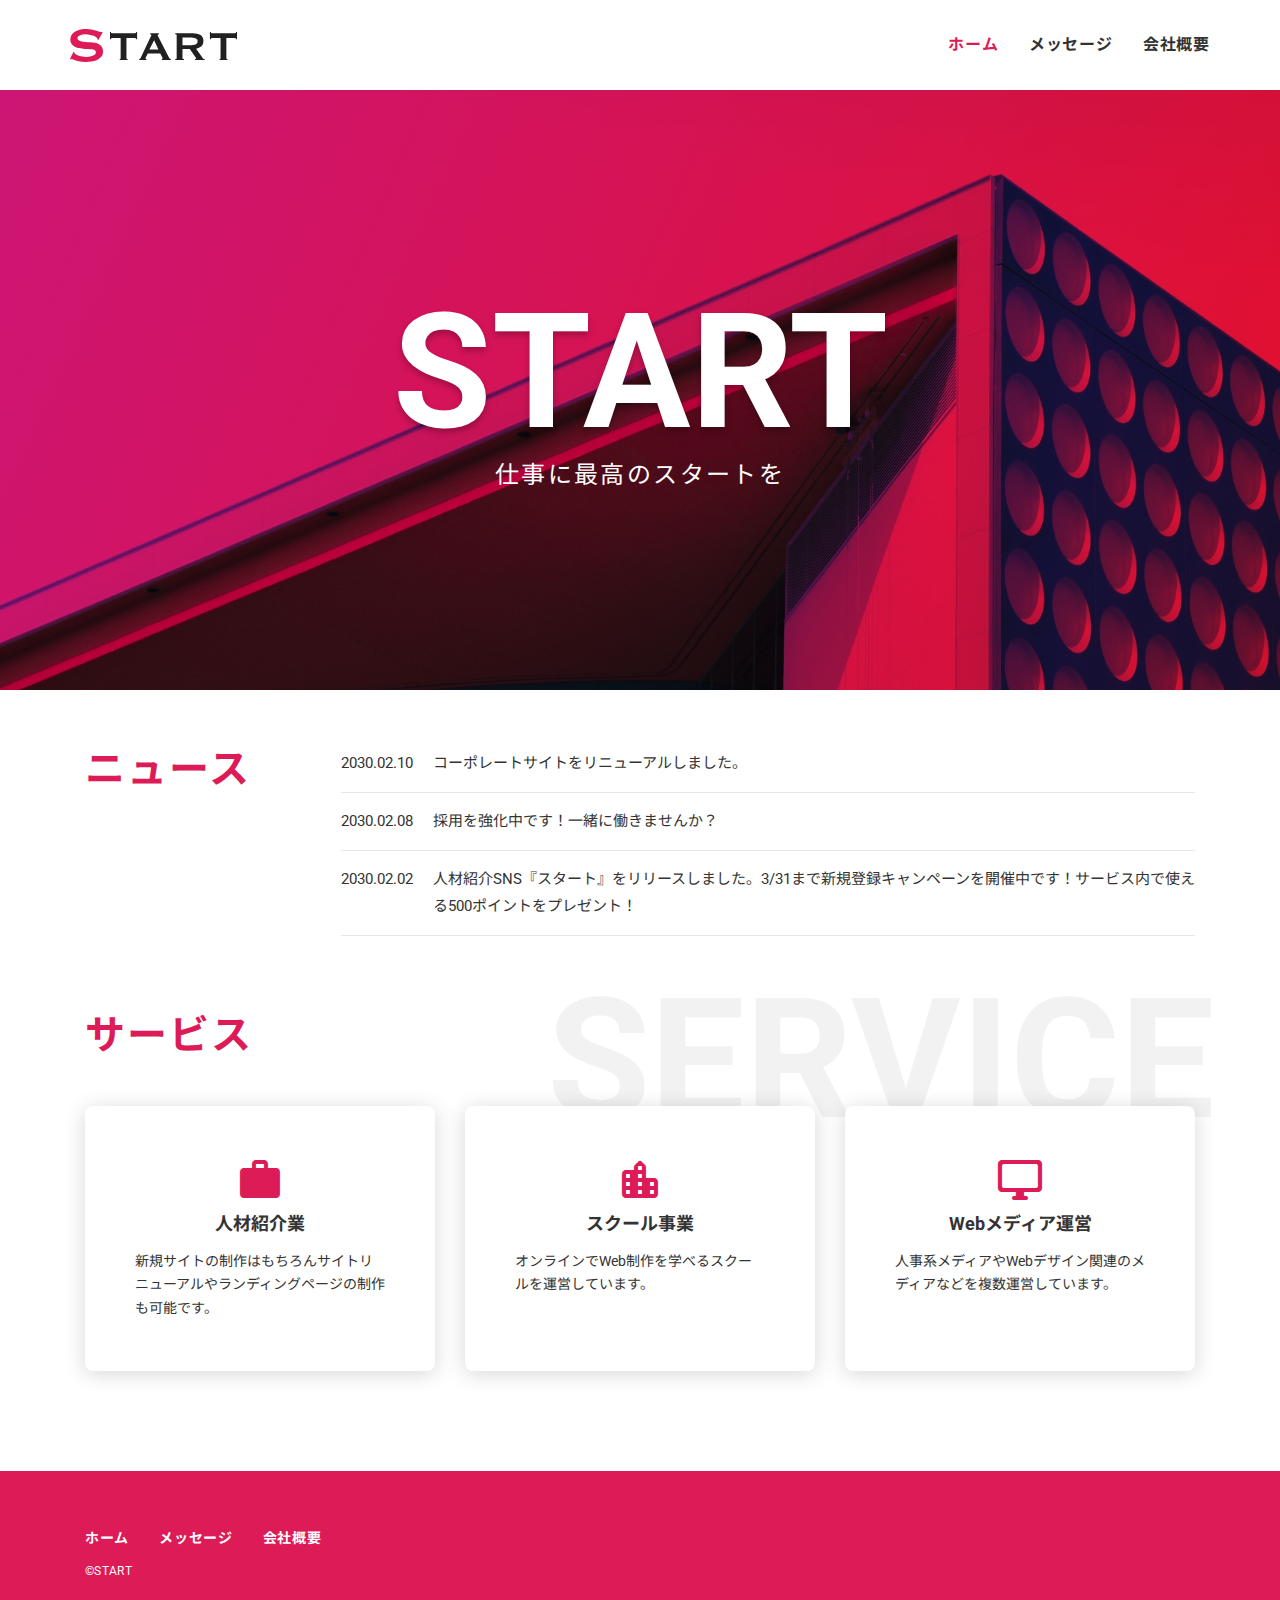
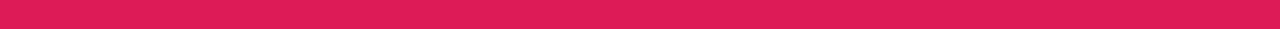
==== index.html @ a7245af1 "画像等のファイルの追加、移動" ====
<!DOCTYPE html>
<html lang="ja">
<head>
  <meta charset="utf-8">
  <meta name="viewport" content="width=device-width,initial-scale=1">
  <meta name="description"
    content="株式会社STARTは、幸せにつながるお仕事を紹介する人材紹介会社です。人材紹介サービス『スタート』や人材紹介SNS『ゴール』を運営し、またWebデザインを学べるスクール『Webの学校』を開講しています。" />
  <title>START</title>
  <link rel="preconnect" href="https://fonts.googleapis.com">
  <link rel="preconnect" href="https://fonts.gstatic.com" crossorigin>
  <link
    href="https://fonts.googleapis.com/css2?family=Noto+Sans+JP:wght@500;700&family=Roboto:wght@400;700&display=swap"
    rel="stylesheet">
  <link href="https://fonts.googleapis.com/icon?family=Material+Icons+Round" rel="stylesheet">
  <link href="css/destyle.css" rel="stylesheet" />
  <link href="style.css" rel="stylesheet" />
  <link rel="icon" type="image/png" href="icon-192x192.png">
  <link rel="apple-touch-icon" type="image/png" href="apple-touch-icon-180x180.png">
  <link rel="icon" href="favicon.ico">
</head>

<body>

  <!-- wrapper-->
  <div class="wrapper">

    <!-- header -->
    <header class="header">
      <div class="header__logo">
        <a href="."><img src="img/logo.svg" alt="START"></a>
      </div>
      <div class="header__nav">
        <nav class="gnav">
          <ul class="gnav__list">
            <li class="gnav__item"><a class="gnav__link gnav__link--active" href=".">ホーム</a></li>
            <li class="gnav__item"><a class="gnav__link" href="message.html">メッセージ</a></li>
            <li class="gnav__item"><a class="gnav__link" href="company.html">会社概要</a></li>
          </ul>
        </nav>
        <button type="button" id="js-btn-menu" class="btn-menu">
          <span class="btn-menu__line"></span>
        </button>
      </div>
    </header>
    <!-- /header -->

    <!-- mv -->
    <div class="mv">
      <div class="mv__titleArea">
        <h2 class="mv__title">START</h2>
        <div class="mv__subtitle">仕事に最高のスタートを</div>
      </div>
    </div>
    <!-- /mv -->

    <!-- content -->
    <main class="content">

      <!-- news -->
      <section class="news">
        <div class="container">
          <div class="news__inner">
            <div class="news__heading">
              <h2 class="heading-primary">ニュース</h2>
            </div>
            <div class="news__body">

              <div class="news-list">
                <ul class="news-list__list">
                  <li class="news-list__item">
                    <a href="#" class="news-list__link">
                      <div class="news-list__date">
                        <time datetime="2020-02-10" class="news__date">2030.02.10</time>
                      </div>
                      <div class="news-list__title">
                        コーポレートサイトをリニューアルしました。
                      </div>
                    </a>
                  </li>
                  <li class="news-list__item">
                    <a href="#" class="news-list__link">
                      <div class="news-list__date">
                        <time datetime="2020-02-08" class="news__date">2030.02.08</time>
                      </div>
                      <div class="news-list__title">
                        採用を強化中です！一緒に働きませんか？
                      </div>
                    </a>
                  </li>
                  <li class="news-list__item">
                    <a href="#" class="news-list__link">
                      <div class="news-list__date">
                        <time datetime="2020-02-02" class="news__date">2030.02.02</time>
                      </div>
                      <div class="news-list__title">
                        人材紹介SNS『スタート』をリリースしました。3/31まで新規登録キャンペーンを開催中です！サービス内で使える500ポイントをプレゼント！
                      </div>
                    </a>
                  </li>
                </ul>
              </div>

            </div>
          </div>
        </div>
      </section>
      <!-- /news -->

      <!-- service -->
      <section class="service">
        <div class="container">
          <div class="service__heading">
            <h2 class="heading-primary">サービス</h2>
          </div>
          <div class="service__body">
            <div class="service-list">
              <div class="service-list__item">
                <figure class="service-list__img-wrapper">
                  <span class="service-list__img material-icons-round">
                    work
                  </span>
                </figure>
                <div class="service-list__body">
                  <div class="service-list__title">人材紹介業</div>
                  <div class="service-list__text">
                    <p>新規サイトの制作はもちろんサイトリニューアルやランディングページの制作も可能です。</p>
                  </div>
                </div>
              </div>
              <div class="service-list__item">
                <figure class="service-list__img-wrapper">
                  <span class="service-list__img material-icons-round">
                    location_city
                  </span>
                </figure>
                <div class="service-list__body">
                  <div class="service-list__title">スクール事業</div>
                  <div class="service-list__text">
                    <p>オンラインでWeb制作を学べるスクールを運営しています。</p>
                  </div>
                </div>
              </div>
              <div class="service-list__item">
                <figure class="service-list__img-wrapper">
                  <span class="service-list__img material-icons-round">
                    desktop_windows
                  </span>
                </figure>
                <div class="service-list__body">
                  <div class="service-list__title">Webメディア運営</div>
                  <div class="service-list__text">
                    <p>人事系メディアやWebデザイン関連のメディアなどを複数運営しています。</p>
                  </div>
                </div>
              </div>
            </div>
          </div>
        </div>
      </section>
      <!-- /service -->

    </main>
    <!-- /content -->

    <!-- footer -->
    <footer class="footer">
      <div class="container">
        <nav class="footer-nav">
          <ul class="footer-nav__list">
            <li class="footer-nav__item"><a class="footer-nav__link" href=".">ホーム</a></li>
            <li class="footer-nav__item"><a class="footer-nav__link" href="message.html">メッセージ</a></li>
            <li class="footer-nav__item"><a class="footer-nav__link" href="company.html">会社概要</a></li>
          </ul>
        </nav>
        <div class="footer__copyright">&copy;START</div>
      </div>
    </footer>
    <!-- /footer -->

  </div>
  <!-- /wrapper -->

  <script src="https://ajax.googleapis.com/ajax/libs/jquery/3.6.0/jquery.min.js"></script>
  <script src="js/script.js"></script>

</body>
</html>
---- css/destyle.css ----
/*! destyle.css v3.0.0 | MIT License | https://github.com/nicolas-cusan/destyle.css */

/* Reset box-model and set borders */
/* ============================================ */

*,
::before,
::after {
  box-sizing: border-box;
  border-width: 0;
  border-style: solid;
}

/* Document */
/* ============================================ */

/**
 * 1. Correct the line height in all browsers.
 * 2. Prevent adjustments of font size after orientation changes in iOS.
 * 3. Remove gray overlay on links for iOS.
 */

html {
  line-height: 1.15; /* 1 */

  -webkit-tap-highlight-color: transparent; /* 3*/
  -webkit-text-size-adjust: 100%; /* 2 */
}

/* Sections */
/* ============================================ */

/**
 * Remove the margin in all browsers.
 */

body {
  margin: 0;
}

/**
 * Render the `main` element consistently in IE.
 */

main {
  display: block;
}

/* Vertical rhythm */
/* ============================================ */

p,
table,
blockquote,
address,
pre,
iframe,
form,
figure,
dl {
  margin: 0;
}

/* Headings */
/* ============================================ */

h1,
h2,
h3,
h4,
h5,
h6 {
  font-size: inherit;
  font-weight: inherit;
  margin: 0;
}

/* Lists (enumeration) */
/* ============================================ */

ul,
ol {
  margin: 0;
  padding: 0;
  list-style: none;
}

/* Lists (definition) */
/* ============================================ */

dt {
  font-weight: bold;
}

dd {
  margin-left: 0;
}

/* Grouping content */
/* ============================================ */

/**
 * 1. Add the correct box sizing in Firefox.
 * 2. Show the overflow in Edge and IE.
 */

hr {
  clear: both;
  overflow: visible; /* 2 */
  box-sizing: content-box; /* 1 */
  height: 0; /* 1 */
  margin: 0;
  color: inherit;
  border-top-width: 1px;
}

/**
 * 1. Correct the inheritance and scaling of font size in all browsers.
 * 2. Correct the odd `em` font sizing in all browsers.
 */

pre {
  font-family: monospace, monospace; /* 1 */
  font-size: inherit; /* 2 */
}

address {
  font-style: inherit;
}

/* Text-level semantics */
/* ============================================ */

/**
 * Remove the gray background on active links in IE 10.
 */

a {
  text-decoration: none;
  color: inherit;
  background-color: transparent;
}

/**
 * 1. Remove the bottom border in Chrome 57-
 * 2. Add the correct text decoration in Chrome, Edge, IE, Opera, and Safari.
 */

abbr[title] {
  text-decoration: underline dotted; /* 2 */
}

/**
 * Add the correct font weight in Chrome, Edge, and Safari.
 */

b,
strong {
  font-weight: bolder;
}

/**
 * 1. Correct the inheritance and scaling of font size in all browsers.
 * 2. Correct the odd `em` font sizing in all browsers.
 */

code,
kbd,
samp {
  font-family: monospace, monospace; /* 1 */
  font-size: inherit; /* 2 */
}

/**
 * Add the correct font size in all browsers.
 */

small {
  font-size: 80%;
}

/**
 * Prevent `sub` and `sup` elements from affecting the line height in
 * all browsers.
 */

sub,
sup {
  position: relative;
  font-size: 75%;
  line-height: 0;
  vertical-align: baseline;
}

sub {
  bottom: -.25em;
}

sup {
  top: -.5em;
}

/* Replaced content */
/* ============================================ */

/**
 * Prevent vertical alignment issues.
 */

svg,
img,
embed,
object,
iframe {
  vertical-align: bottom;
}

/* Forms */
/* ============================================ */

/**
 * Reset form fields to make them styleable.
 * 1. Make form elements stylable across systems iOS especially.
 * 2. Inherit text-transform from parent.
 */

button,
input,
optgroup,
select,
textarea {
  font: inherit;
  margin: 0;
  padding: 0;
  text-align: inherit;
  vertical-align: middle;
  text-transform: inherit; /* 2 */
  color: inherit;
  border-radius: 0;
  background: transparent;

  -webkit-appearance: none; /* 1 */
  appearance: none;
}

/**
 * Reset radio and checkbox appearance to preserve their look in iOS.
 */

[type="checkbox"] {
  -webkit-appearance: checkbox;
  appearance: checkbox;
}

[type="radio"] {
  -webkit-appearance: radio;
  appearance: radio;
}

/**
 * Correct cursors for clickable elements.
 */

button,
[type="button"],
[type="reset"],
[type="submit"] {
  cursor: pointer;
}

button:disabled,
[type="button"]:disabled,
[type="reset"]:disabled,
[type="submit"]:disabled {
  cursor: default;
}

/**
 * Improve outlines for Firefox and unify style with input elements & buttons.
 */

:-moz-focusring {
  outline: auto;
}

select:disabled {
  opacity: inherit;
}

/**
 * Remove padding
 */

option {
  padding: 0;
}

/**
 * Reset to invisible
 */

fieldset {
  min-width: 0;
  margin: 0;
  padding: 0;
}

legend {
  padding: 0;
}

/**
 * Add the correct vertical alignment in Chrome, Firefox, and Opera.
 */

progress {
  vertical-align: baseline;
}

/**
 * Remove the default vertical scrollbar in IE 10+.
 */

textarea {
  overflow: auto;
}

/**
 * Correct the cursor style of increment and decrement buttons in Chrome.
 */

[type="number"]::-webkit-inner-spin-button,
[type="number"]::-webkit-outer-spin-button {
  height: auto;
}

/**
 * 1. Correct the outline style in Safari.
 */

[type="search"] {
  outline-offset: -2px; /* 1 */
}

/**
 * Remove the inner padding in Chrome and Safari on macOS.
 */

[type="search"]::-webkit-search-decoration {
  -webkit-appearance: none;
}

/**
 * 1. Correct the inability to style clickable types in iOS and Safari.
 * 2. Fix font inheritance.
 */

::-webkit-file-upload-button {
  font: inherit; /* 2 */

  -webkit-appearance: button; /* 1 */
}

/**
 * Clickable labels
 */

label[for] {
  cursor: pointer;
}

/* Interactive */
/* ============================================ */

/*
 * Add the correct display in Edge, IE 10+, and Firefox.
 */

details {
  display: block;
}

/*
 * Add the correct display in all browsers.
 */

summary {
  display: list-item;
}

/*
 * Remove outline for editable content.
 */

[contenteditable]:focus {
  outline: auto;
}

/* Tables */
/* ============================================ */

/**
1. Correct table border color inheritance in all Chrome and Safari.
*/

table {
  border-color: inherit; /* 1 */
}

caption {
  text-align: left;
}

td,
th {
  padding: 0;
  vertical-align: top;
}

th {
  font-weight: bold;
  text-align: left;
}
---- style.css ----
@charset "UTF-8";

:root {
  --link-color: #349bf4;
  --main-color: #dd1b57;
  --text-color: #333;
}

/*--------------------------------
 全体
---------------------------------*/
body {
  font-family: "Roboto", "Noto Sans JP", Arial, "Hiragino Kaku Gothic ProN",
    "Hiragino Sans", Meiryo, sans-serif;
  font-size: 16px;
  color: var(--text-color);
}

a {
  color: var(--link-color);
  text-decoration: underline;
}

img {
  max-width: 100%;
  height: auto;
  vertical-align: bottom;
}

/*--------------------------------
 レイアウト
---------------------------------*/
.wrapper {
  overflow-x: hidden;
}

.container {
  max-width: 1170px;
  margin: 0 auto;
  padding: 0 30px;
}

.content {
  display: grid;
  padding: 60px 0 100px;
  row-gap: 80px;
}

/*--------------------------------
 見出し
---------------------------------*/
.heading-primary {
  font-size: 40px;
  font-weight: bold;
  line-height: 1;
  letter-spacing: 0.05em;
  color: var(--main-color);
}

/*--------------------------------
 テーブル
---------------------------------*/
.table-type01 {
  width: 100%;
  font-size: 15px;
  border-collapse: collapse;
  border-spacing: 0;
}

.table-type01 tr {
  border-bottom: solid 1px #ddd;
}

.table-type01 th,
.table-type01 td {
  text-align: left;
  padding: 30px;
}

.table-type01 th {
  width: 20%;
}

.table-type01 p:not(:last-child) {
  margin-bottom: 10px;
}

.table-type01 ul {
  margin-left: 20px;
}

/*--------------------------------
ヘッダー
---------------------------------*/
.header {
  display: flex;
  align-items: center;
  justify-content: space-between;
  height: 90px;
  padding: 30px 70px;
}

.header__logo {
  line-height: 1;
}

/*--------------------------------
 グローバルナビ
---------------------------------*/
.gnav__list {
  display: flex;
  position: relative;
  align-items: center;
  justify-content: center;
  column-gap: 30px;
}

.gnav__item {
  font-size: 16px;
  font-weight: bold;
  line-height: 1;
  letter-spacing: 0.05em;
}

.gnav__link {
  color: var(--text-color);
  text-decoration: none;
}

.gnav__link:hover {
  color: var(--main-color);
}

.gnav__link--active {
  color: var(--main-color);
}

.btn-menu {
  display: none;
}

/*--------------------------------
 メインビジュアル
---------------------------------*/
.mv {
  display: flex;
  align-items: center;
  justify-content: center;
  height: 600px;
  background-image: url(img/pc_mv.jpg);
  background-repeat: no-repeat;
  background-position: center center;
  background-size: cover;
}

.mv__titleArea {
  color: #fff;
  text-align: center;
}

.mv__title {
  font-size: 160px;
  font-weight: bold;
  line-height: 1;
  text-shadow: 0 4px 6px rgb(0 0 0 / 25%);
  margin-bottom: 10px;
}

.mv__subtitle {
  font-size: 24px;
  line-height: 1;
  letter-spacing: 0.1em;
}

/*--------------------------------
 ニュース
---------------------------------*/
.news__inner {
  display: flex;
  column-gap: 90px;
}

.news__body {
  flex: 1;
}

.news-list__link {
  display: flex;
  color: var(--text-color);
  text-decoration: none;
}

.news-list__link:hover {
  color: var(--main-color);
}

.news-list__item {
  font-size: 15px;
  line-height: 1.8;
  margin-bottom: 15px;
  padding-bottom: 15px;
  border-bottom: 1px solid #e8e8e8;
}

.news-list__item:last-child {
  margin-bottom: 0;
}

.news-list__title {
  font-size: 15px;
  line-height: 1.8;
}

.news-list__date {
  margin-right: 20px;
}

/*--------------------------------
サービス
---------------------------------*/
.service__heading {
  position: relative;
  margin-bottom: 50px;
}

.service__heading::before {
  display: block;
  content: "SERVICE";
  position: absolute;
  top: -40px;
  right: -20px;
  z-index: -1;
  font-size: 168px;
  font-weight: bold;
  line-height: 1;
  color: #f2f2f2;
}

.service-list {
  display: grid;
  column-gap: 30px;
  grid-template-columns: repeat(3, 1fr);
}

.service-list__item {
  padding: 50px;
  border-radius: 8px;
  background-color: #fff;
  box-shadow: 0 3px 21px rgba(0, 0, 0, 0.16);
}

.service-list__img-wrapper {
  text-align: center;
  margin-bottom: 10px;
}

.service-list__img {
  font-size: 48px;
  color: var(--main-color);
  vertical-align: bottom;
}

.service-list__title {
  font-size: 18px;
  font-weight: bold;
  text-align: center;
}

.service-list__text {
  font-size: 14px;
  line-height: 1.7;
  margin-top: 15px;
}

/*--------------------------------
 下層ページ：ヘッダー
---------------------------------*/
.page-header {
  display: flex;
  align-items: center;
  justify-content: center;
  height: 190px;
  background-image: url(img/pc_header.jpg);
  background-repeat: no-repeat;
  background-position: center center;
  background-size: cover;
}

.page-header__titleArea {
  color: #fff;
  text-align: center;
}

.page-header__title {
  font-size: 40px;
  font-weight: bold;
  line-height: 1;
  letter-spacing: 0.1em;
}

/*--------------------------------
 下層ページ：メッセージ
---------------------------------*/
.message {
  max-width: 850px;
  margin: 0 auto;
}

.message__title {
  font-size: 40px;
  font-weight: bold;
  line-height: 1.5;
  letter-spacing: 0.05em;
  color: var(--main-color);
  text-align: center;
  margin-bottom: 20px;
}

.message__subtitle {
  font-size: 18px;
  line-height: 1.6;
  letter-spacing: 0.05em;
  text-align: center;
  margin-bottom: 40px;
}

.ceo-message__img-wrapper {
  width: 100px;
  margin: 0 25px 15px 0;
  float: left;
}

.ceo-message__img {
  border-radius: 50%;
}

.ceo-message__text {
  line-height: 1.6;
  letter-spacing: 0.05em;
}

.ceo-message__text a {
  color: var(--link-color);
}

/*--------------------------------
 下層ページ：会社概要
---------------------------------*/
.company-info__table {
  margin-bottom: 50px;
}

.company-info__map iframe {
  height: 400px;
}

.company-info__map-link {
  font-size: 14px;
  text-align: right;
  margin-top: 20px;
}

/*--------------------------------
 フッター
---------------------------------*/
.footer {
  color: #fff;
  padding: 60px 20px 50px;
  background-color: var(--main-color);
}

.footer-nav {
  margin-bottom: 20px;
}

.footer-nav__list {
  display: flex;
  column-gap: 30px;
}

.footer-nav__item {
  font-size: 14px;
  font-weight: bold;
  line-height: 1;
  letter-spacing: 0.05em;
}

.footer-nav__link {
  color: var(--text-color);
  color: #fff;
  text-decoration: none;
}

.footer__copyright {
  font-size: 12px;
  letter-spacing: 0.03em;
}

/*media Queries 767
----------------------------------------------------*/
@media screen and (max-width: 767px) {
  body {
    font-size: 15px;
  }

  .heading-primary {
    font-size: 32px;
  }

  /* レイアウト */
  .container {
    padding: 0 20px;
  }

  .content {
    padding: 40px 0 60px;
    row-gap: 50px;
  }

  .table-type01 {
    font-size: 14px;
    line-height: 1.5;
  }

  .table-type01 th,
  .table-type01 td {
    padding: 20px 0;
  }

  .table-type01 th {
    width: 100px;
  }

  /* ヘッダー */
  .header {
    position: relative;
    height: 60px;
    padding: 20px;
  }

  .header__logo {
    width: 107px;
  }

  .gnav {
    display: none;
    position: fixed;
    top: 0;
    right: 0;
    z-index: 10;
    width: 180px;
    height: 100%;
    background-color: var(--main-color);
    box-shadow: -10px 0 35px -20px rgb(0 0 0 / 25%);
  }

  .gnav__list {
    display: flex;
    flex-direction: column;
    align-items: flex-start;
    width: 180px;
    padding: 90px 20px 20px 50px;
    row-gap: 25px;
  }

  .gnav__link {
    color: #fff;
  }

  .gnav__link:hover {
    color: #fff;
  }

  .gnav__link--active {
    opacity: 0.6;
  }

  .btn-menu {
    display: flex;
    position: absolute;
    top: 0;
    right: 0;
    z-index: 100;
    align-items: center;
    justify-content: center;
    width: 60px;
    height: 60px;
    text-align: center;
    padding: 21px 16px;
    border: none;
    outline: none;
    background: none;
    background-color: var(--main-color);
    cursor: pointer;
    appearance: none;
  }

  .btn-menu__line {
    display: block;
    position: relative;
    left: 0;
    width: 100%;
    height: 2px;
    transition: all 0.4s;
    border-radius: 4px;
    background-color: #fff;
  }

  .btn-menu__line::before,
  .btn-menu__line::after {
    display: block;
    content: "";
    position: absolute;
    width: 100%;
    height: 100%;
    transition: inherit;
    border-radius: 4px;
    background-color: #fff;
  }

  .btn-menu__line::before {
    top: -8px;
  }

  .btn-menu__line::after {
    top: 8px;
  }

  .btn-menu.active .btn-menu__line {
    background-color: transparent;
  }

  .btn-menu.active .btn-menu__line::before,
  .btn-menu.active .btn-menu__line::after {
    top: 0;
    background-color: #fff;
  }

  .btn-menu.active .btn-menu__line::before {
    transform: rotate(45deg);
  }

  .btn-menu.active .btn-menu__line::after {
    transform: rotate(-45deg);
  }

  /* メインビジュアル */
  .mv {
    height: 460px;
    background-image: url(img/sp_mv.jpg);
  }

  .mv__title {
    font-size: 80px;
  }

  .mv__subtitle {
    font-size: 20px;
  }

  /* ニュース */
  .news__heading {
    margin-bottom: 20px;
  }

  .news__inner {
    display: block;
  }

  .news-list__link {
    flex-direction: column;
  }

  .news-list__item {
    font-size: 15px;
    line-height: 1.8;
  }

  .news-list__item:last-child {
    margin-bottom: 0;
  }

  .news-list__title {
    line-height: 1.6;
  }

  .news-list__date {
    margin-right: 0;
  }

  /* サービス */
  .service__heading {
    margin-bottom: 20px;
  }

  .service__heading::before {
    top: -2px;
    right: -30px;
    font-size: 70px;
  }

  .service-list {
    row-gap: 20px;
    grid-template-columns: 1fr;
  }

  .service-list__item {
    padding: 40px 30px;
  }

  .service-list__img-wrapper {
    margin-bottom: 5px;
  }

  .service-list__img {
    font-size: 60px;
  }

  .service-list__title {
    font-size: 16px;
  }

  .service-list__text {
    margin-top: 10px;
  }

  /* 下層ページ：ヘッダー */
  .page-header {
    height: 160px;
    background-image: url(img/sp_header.jpg);
  }

  .page-header__title {
    font-size: 28px;
  }

  /* 下層ページ：メッセージ */
  .message__title {
    font-size: 24px;
    margin-bottom: 15px;
  }

  .message__subtitle {
    font-size: 15px;
    margin-bottom: 30px;
  }

  .ceo-message__img-wrapper {
    margin: 0 15px 10px 0;
  }

  .office-img {
    height: 260px;
    object-fit: cover;
  }

  /* 下層ページ：会社概要 */
  .company-info__map iframe {
    height: 300px;
  }

  .company-info__map-link {
    font-size: 12px;
    margin-top: 15px;
  }

  /* フッター */
  .footer {
    padding: 40px 0 30px;
  }

  .footer-nav__list {
    column-gap: 25px;
  }

  .footer-nav__item {
    font-size: 12px;
  }

  .footer-copyright {
    font-size: 10px;
  }
}
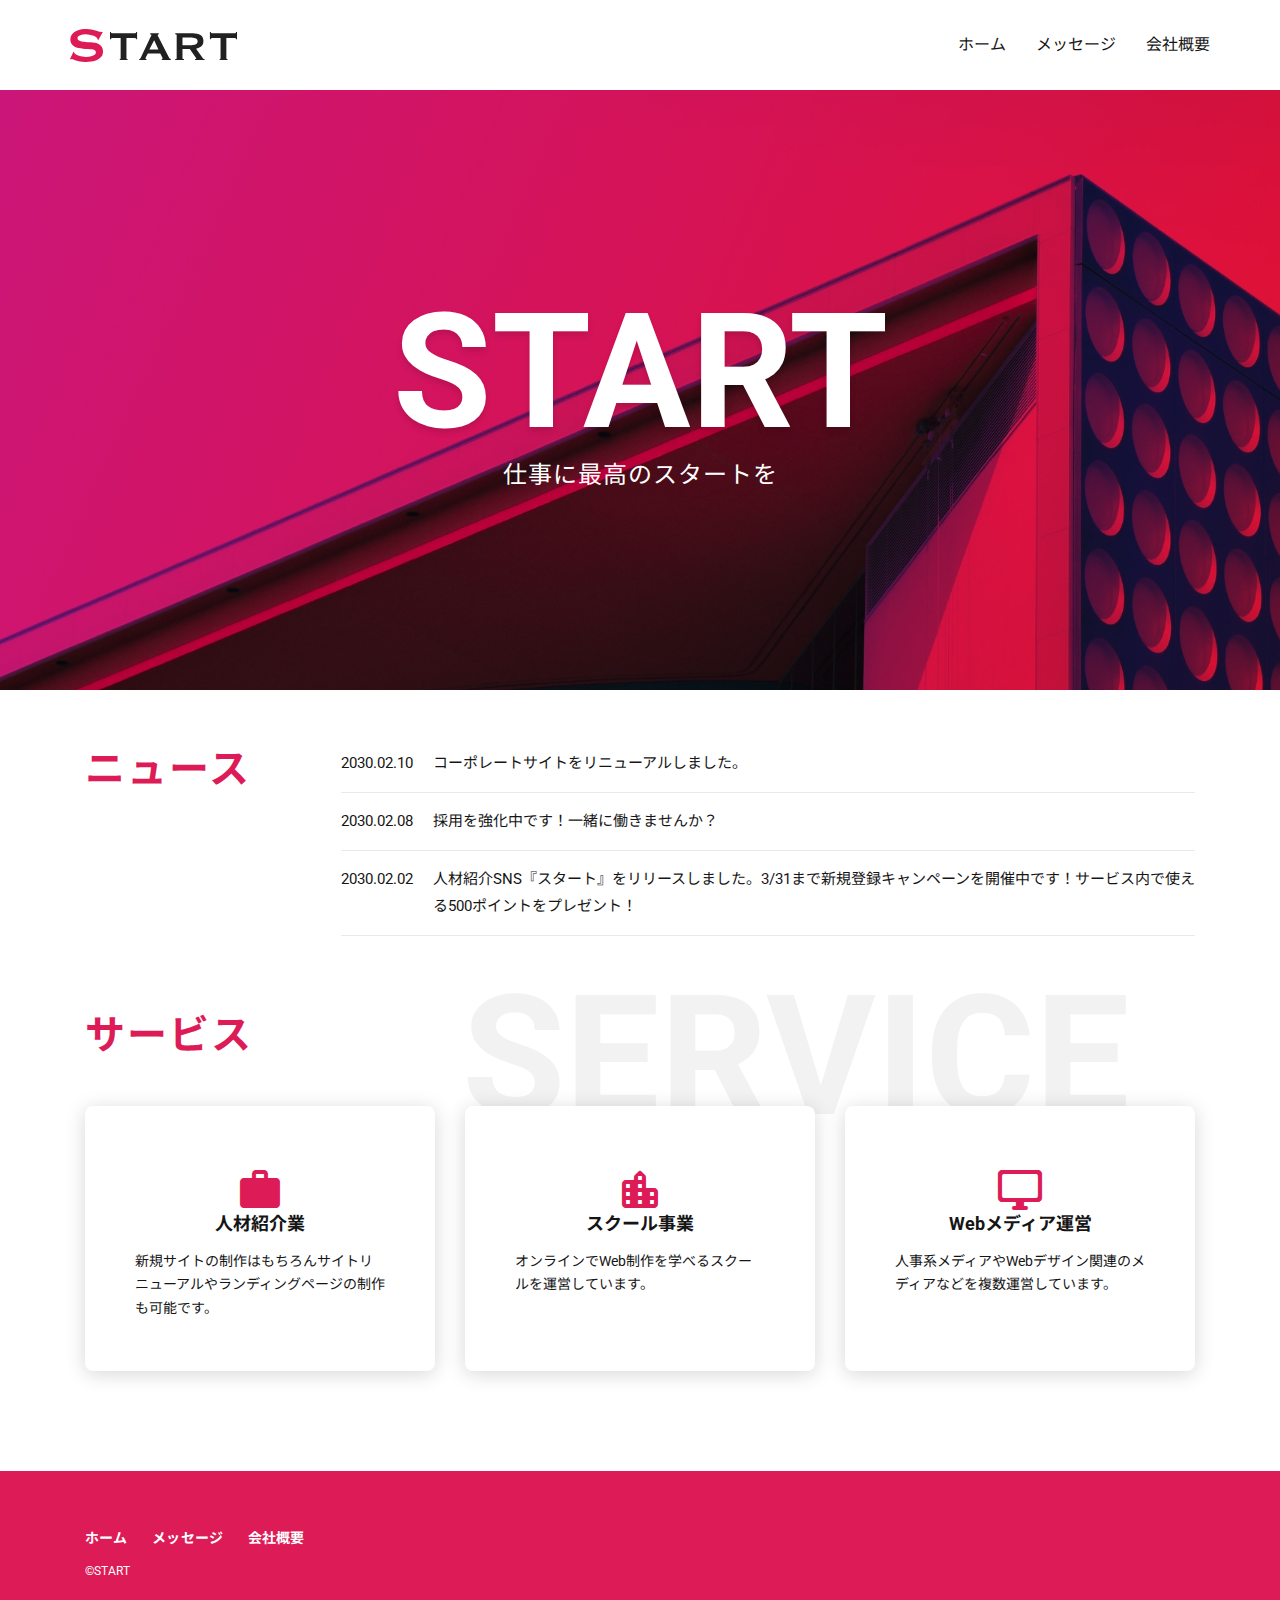
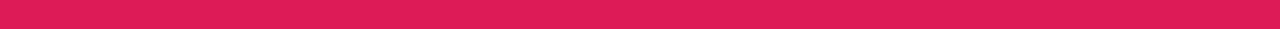
==== commit b188e6a8: "Netlifyテスト３" ====
--- a/index.html
+++ b/index.html
@@ -1,187 +1,168 @@
 <!DOCTYPE html>
 <html lang="ja">
 <head>
-  <meta charset="utf-8">
-  <meta name="viewport" content="width=device-width,initial-scale=1">
-  <meta name="description"
-    content="株式会社STARTは、幸せにつながるお仕事を紹介する人材紹介会社です。人材紹介サービス『スタート』や人材紹介SNS『ゴール』を運営し、またWebデザインを学べるスクール『Webの学校』を開講しています。" />
-  <title>START</title>
-  <link rel="preconnect" href="https://fonts.googleapis.com">
-  <link rel="preconnect" href="https://fonts.gstatic.com" crossorigin>
-  <link
-    href="https://fonts.googleapis.com/css2?family=Noto+Sans+JP:wght@500;700&family=Roboto:wght@400;700&display=swap"
-    rel="stylesheet">
-  <link href="https://fonts.googleapis.com/icon?family=Material+Icons+Round" rel="stylesheet">
-  <link href="css/destyle.css" rel="stylesheet" />
-  <link href="style.css" rel="stylesheet" />
-  <link rel="icon" type="image/png" href="icon-192x192.png">
-  <link rel="apple-touch-icon" type="image/png" href="apple-touch-icon-180x180.png">
-  <link rel="icon" href="favicon.ico">
+    <meta charset="utf-8">
+    <meta name="viewport" content="width=device-width,initial-scale=1">
+    <meta name="description"
+        content="株式会社STARTは、幸せにつながるお仕事を紹介する人材紹介会社です。人材紹介サービス『スタート』や人材紹介SNS『ゴール』を運営し、またWebデザインを学べるスクール『Webの学校』を開講しています。" />
+    <title>START</title>
+    <link rel="preconnect" href="https://fonts.googleapis.com">
+    <link rel="preconnect" href="https://fonts.gstatic.com" crossorigin>
+    <link
+        href="https://fonts.googleapis.com/css2?family=Noto+Sans+JP:wght@500;700&family=Roboto:wght@400;700&display=swap"
+        rel="stylesheet">
+    <link href="https://fonts.googleapis.com/icon?family=Material+Icons+Round" rel="stylesheet">
+    <link href="css/destyle.css" rel="stylesheet" />
+    <link href="start2.css" rel="stylesheet" />
+    <link rel="icon" type="image/png" href="icon-192x192.png">
+    <link rel="apple-touch-icon" type="image/png" href="apple-touch-icon-180x180.png">
+    <link rel="icon" href="favicon.ico">
 </head>
 
 <body>
+<!-- ヘッダー -->
+    <header>
+        <div class="header-logo">
+            <a href=".">
+            <img src="img/logo.svg" alt="start">
+            </a>
+        </div>
+        <div class="header-nav">
+            <nav class="gnav">
+                <ul class="gnav-list">
+                    <li class="gnav-item"><a class="header-item gnav-home" href=".">ホーム</a></li>
+                    <li class="gnav-item"><a class="header-item" href="sample/message.html">メッセージ</a></li>
+                    <li class="gnav-item"><a class="header-item" href="sample/company.html">会社概要</a></li>
+                </ul>
+            </nav>
+        </div>
+    </header>
+<!-- ヘッダー -->
 
-  <!-- wrapper-->
-  <div class="wrapper">
+<!-- メインビジュアル -->
+    <main>
+        <div class="main-visual">
+            <h1 class="main-visual-title">START</h1>
+            <div class="main-visual-subtitle">仕事に最高のスタートを</div>
+        </div>
+<!-- メインビジュアル -->
 
-    <!-- header -->
-    <header class="header">
-      <div class="header__logo">
-        <a href="."><img src="img/logo.svg" alt="START"></a>
-      </div>
-      <div class="header__nav">
-        <nav class="gnav">
-          <ul class="gnav__list">
-            <li class="gnav__item"><a class="gnav__link gnav__link--active" href=".">ホーム</a></li>
-            <li class="gnav__item"><a class="gnav__link" href="message.html">メッセージ</a></li>
-            <li class="gnav__item"><a class="gnav__link" href="company.html">会社概要</a></li>
-          </ul>
-        </nav>
-        <button type="button" id="js-btn-menu" class="btn-menu">
-          <span class="btn-menu__line"></span>
-        </button>
-      </div>
-    </header>
-    <!-- /header -->
+        <div class="content">
 
-    <!-- mv -->
-    <div class="mv">
-      <div class="mv__titleArea">
-        <h2 class="mv__title">START</h2>
-        <div class="mv__subtitle">仕事に最高のスタートを</div>
-      </div>
-    </div>
-    <!-- /mv -->
+<!-- ニュース -->
+            <section class="news">
+                <div class="container">
+                    <div class="news-inner">
+                        <div class="news-heading">
+                            <h2 class="heading-title">ニュース</h2>
+                        </div>
+                        <div class="news-body">
+                            <ul class="news-list">
+                                <li class="news-item">
+                                    <a href="#" class="news-list-link">
+                                        <div class="news-list-date">
+                                        <time datetime="2030-02-10" class="news-date">2030.02.10</time>
+                                        </div>
+                                        <div class="news-list-title">
+                                        コーポレートサイトをリニューアルしました。
+                                        </div>
+                                    </a>
+                                </li>
+                                <li class="news-item">
+                                    <a href="#" class="news-list-link">
+                                        <div class="news-list-date">
+                                        <time datetime="2030-02-08" class="news-date">2030.02.08</time>
+                                        </div>
+                                        <div class="news-list-title">
+                                        採用を強化中です！一緒に働きませんか？
+                                        </div>
+                                    </a>
+                                </li>
+                                <li class="news-item">
+                                    <a href="#" class="news-list-link">
+                                        <div class="news-list-date">
+                                        <time datetime="2030-02-02" class="news-date">2030.02.02</time>
+                                        </div>
+                                        <div class="news-list-title">
+                                            人材紹介SNS『スタート』をリリースしました。3/31まで新規登録キャンペーンを開催中です！サービス内で使える500ポイントをプレゼント！
+                                        </div>
+                                    </a>
+                                </li>
+                            </ul>
+                        </div>
+                    </div>
+                </div>
+            </section>
+<!-- ニュース -->
 
-    <!-- content -->
-    <main class="content">
+<!-- サービス -->
+            <section class="service">
+                <div class="container">
+                    <div class="service-heading">
+                        <h2 class="heading-title">サービス</h2>
+                    </div>
+                    <div class="service-absolute">SERVICE</div>
+                    <div class="service-body">
+                        <div class="service-list">
+                            <div class="service-item">
+                                <figure class="service-item-image">
+                                    <span class="item-icon material-icons-round">
+                                        work<!--アイコン-->
+                                    </span>
+                                </figure>
+                                <div class="service-list-body">
+                                    <div class="service-list-title">人材紹介業</div>
+                                    <div class="service-list-text">
+                                    <p>新規サイトの制作はもちろんサイトリニューアルやランディングページの制作も可能です。</p>
+                                    </div>
+                                </div>
+                            </div>
+                            <div class="service-item">
+                                <figure class="service-item-image">
+                                    <span class="item-icon material-icons-round">
+                                        location_city<!--アイコン-->
+                                    </span>
+                                </figure>
+                                <div class="service-list-body">
+                                    <div class="service-list-title">スクール事業</div>
+                                    <div class="service-list-text">
+                                    <p>オンラインでWeb制作を学べるスクールを運営しています。</p>
+                                    </div>
+                                </div>
+                            </div>
+                            <div class="service-item">
+                                <figure class="service-item-image">
+                                    <span class="item-icon material-icons-round">
+                                        desktop_windows<!--アイコン-->
+                                    </span>
+                                </figure>
+                                <div class="service-list-body">
+                                    <div class="service-list-title">Webメディア運営</div>
+                                    <div class="service-list-text">
+                                    <p>人事系メディアやWebデザイン関連のメディアなどを複数運営しています。</p>
+                                    </div>
+                                </div>
+                            </div>
+                        </div>
+                    </div>
+                </div>
+            </section>
+        </div>
+    </main>
+<!-- サービス -->
 
-      <!-- news -->
-      <section class="news">
+<!-- フッター -->
+    <footer>
         <div class="container">
-          <div class="news__inner">
-            <div class="news__heading">
-              <h2 class="heading-primary">ニュース</h2>
-            </div>
-            <div class="news__body">
-
-              <div class="news-list">
-                <ul class="news-list__list">
-                  <li class="news-list__item">
-                    <a href="#" class="news-list__link">
-                      <div class="news-list__date">
-                        <time datetime="2020-02-10" class="news__date">2030.02.10</time>
-                      </div>
-                      <div class="news-list__title">
-                        コーポレートサイトをリニューアルしました。
-                      </div>
-                    </a>
-                  </li>
-                  <li class="news-list__item">
-                    <a href="#" class="news-list__link">
-                      <div class="news-list__date">
-                        <time datetime="2020-02-08" class="news__date">2030.02.08</time>
-                      </div>
-                      <div class="news-list__title">
-                        採用を強化中です！一緒に働きませんか？
-                      </div>
-                    </a>
-                  </li>
-                  <li class="news-list__item">
-                    <a href="#" class="news-list__link">
-                      <div class="news-list__date">
-                        <time datetime="2020-02-02" class="news__date">2030.02.02</time>
-                      </div>
-                      <div class="news-list__title">
-                        人材紹介SNS『スタート』をリリースしました。3/31まで新規登録キャンペーンを開催中です！サービス内で使える500ポイントをプレゼント！
-                      </div>
-                    </a>
-                  </li>
+            <nav class="footer-nav">
+                <ul class="footer-nav-list">
+                    <li class="footer-nav-item"><a class="footer-nav-link" href=".">ホーム</a></li>
+                    <li class="footer-nav-item"><a class="footer-nav-link" href="message.html">メッセージ</a></li>
+                    <li class="footer-nav-item"><a class="footer-nav-link" href="company.html">会社概要</a></li>
                 </ul>
-              </div>
-
-            </div>
-          </div>
+            </nav>
+            <div class="footer-copyright">&copy;START</div>
         </div>
-      </section>
-      <!-- /news -->
-
-      <!-- service -->
-      <section class="service">
-        <div class="container">
-          <div class="service__heading">
-            <h2 class="heading-primary">サービス</h2>
-          </div>
-          <div class="service__body">
-            <div class="service-list">
-              <div class="service-list__item">
-                <figure class="service-list__img-wrapper">
-                  <span class="service-list__img material-icons-round">
-                    work
-                  </span>
-                </figure>
-                <div class="service-list__body">
-                  <div class="service-list__title">人材紹介業</div>
-                  <div class="service-list__text">
-                    <p>新規サイトの制作はもちろんサイトリニューアルやランディングページの制作も可能です。</p>
-                  </div>
-                </div>
-              </div>
-              <div class="service-list__item">
-                <figure class="service-list__img-wrapper">
-                  <span class="service-list__img material-icons-round">
-                    location_city
-                  </span>
-                </figure>
-                <div class="service-list__body">
-                  <div class="service-list__title">スクール事業</div>
-                  <div class="service-list__text">
-                    <p>オンラインでWeb制作を学べるスクールを運営しています。</p>
-                  </div>
-                </div>
-              </div>
-              <div class="service-list__item">
-                <figure class="service-list__img-wrapper">
-                  <span class="service-list__img material-icons-round">
-                    desktop_windows
-                  </span>
-                </figure>
-                <div class="service-list__body">
-                  <div class="service-list__title">Webメディア運営</div>
-                  <div class="service-list__text">
-                    <p>人事系メディアやWebデザイン関連のメディアなどを複数運営しています。</p>
-                  </div>
-                </div>
-              </div>
-            </div>
-          </div>
-        </div>
-      </section>
-      <!-- /service -->
-
-    </main>
-    <!-- /content -->
-
-    <!-- footer -->
-    <footer class="footer">
-      <div class="container">
-        <nav class="footer-nav">
-          <ul class="footer-nav__list">
-            <li class="footer-nav__item"><a class="footer-nav__link" href=".">ホーム</a></li>
-            <li class="footer-nav__item"><a class="footer-nav__link" href="message.html">メッセージ</a></li>
-            <li class="footer-nav__item"><a class="footer-nav__link" href="company.html">会社概要</a></li>
-          </ul>
-        </nav>
-        <div class="footer__copyright">&copy;START</div>
-      </div>
     </footer>
-    <!-- /footer -->
-
-  </div>
-  <!-- /wrapper -->
-
-  <script src="https://ajax.googleapis.com/ajax/libs/jquery/3.6.0/jquery.min.js"></script>
-  <script src="js/script.js"></script>
-
 </body>
-</html>+<!-- フッター -->
--- a/start2.css
+++ b/start2.css
@@ -0,0 +1,203 @@
+@charset "UTF-8";
+
+/* 全体 */
+body {
+    font-family: "Roboto", "Noto Sans JP", Arial, "Hiragino Kaku Gothic ProN",
+      "Hiragino Sans", Meiryo, sans-serif;
+    font-size: 16px;
+    color: #151515;
+}
+
+a {
+    text-decoration: none;
+    transition: 0.3s;
+}
+
+img {
+    max-width: 100%;
+    height: auto;
+    vertical-align: bottom;
+}
+
+/* レイアウト */
+.container {
+    max-width: 1170px;
+    margin: 0 auto;
+    padding: 0 30px;
+}
+
+.content {
+    display: grid;
+    padding: 60px 0 100px;
+    row-gap: 80px;
+}
+
+.heading-title {
+    font-size: 40px;
+    font-weight: bold;
+    color: #DD1B57;
+    line-height: 1;
+    letter-spacing: 0.05em;
+}
+
+/* ヘッダー */
+header {
+    display: flex;
+    align-items: center;
+    justify-content: space-between;
+    height: 90px;
+    padding: 30px 70px;
+}
+.header-logo{
+    line-height: 1;
+}
+
+.gnav-list {
+    display: flex;
+    align-items: center;
+    justify-content: center;
+    column-gap: 30px;
+}
+
+/* メインビジュアル */
+.main-visual {
+    display: flex;
+    flex-flow: column;
+    align-items: center;
+    justify-content: center;
+    background-image: url(img/pc_mv.jpg);
+    height: 600px;
+    background-size: cover;
+    color: #fff;
+    text-align: center;
+}
+
+.main-visual-title {
+    font-size: 160px;
+  font-weight: bold;
+  line-height: 1;
+  text-shadow: 0 4px 6px #00000020;
+  margin-bottom: 10px;
+}
+
+.main-visual-subtitle {
+    font-size: 24px;
+  line-height: 1;
+  letter-spacing: 1px;
+}
+
+/* ニュース */
+.news-inner {
+    display: flex;
+    column-gap: 90px;
+}
+
+.news-body {
+    flex: 1;
+}
+
+.news-item {
+    font-size: 15px;
+    border-bottom: 1px solid #e8e8e8;
+    margin-bottom: 15px;
+    padding-bottom: 15px;
+    line-height: 1.8;
+}
+
+.news-list-title {
+    font-size: 15px;
+    line-height: 1.8;
+}
+
+.news-list-link {
+    display: flex;
+    color: #151515;
+    text-decoration: none;
+}
+
+.news-date {
+    margin-right: 20px;
+}
+
+.news-item:last-child {
+    margin-bottom: 0;
+}
+
+/* サービス */
+.service-heading {
+    position: relative;
+    margin-bottom: 50px;
+}
+
+.service-absolute {
+    font-size: 168px;
+    font-weight: bold;
+    color: #F2F2F2;
+    position: absolute;
+    top: 960px;
+    right: 150px;
+    z-index: -1;
+}
+
+.service-list {
+    display: grid;
+    column-gap: 30px;
+    grid-template-columns: repeat(3,1fr);
+}
+
+.service-item {
+    padding: 50px;
+    border-radius: 8px;
+    background-color: #fff;
+    box-shadow: 0 3px 20px rgba(0, 0, 0, 0.16);
+}
+
+.service-item-image {
+    text-align: center;
+    margin-top: 10px;
+}
+
+.item-icon{
+    font-size: 48px;
+    color: #DD1B57;
+    vertical-align: bottom;
+}
+
+.service-list-title {
+    font-size: 18px;
+    font-weight: bold;
+    text-align: center;
+}
+
+.service-list-text {
+    font-size: 14px;
+    line-height: 1.7;
+    margin-top: 15px;
+}
+
+/* フッター */
+footer {
+    color: #fff;
+    padding: 60px 20px 50px;
+    background-color: #DD1B57;
+}
+
+.footer-nav {
+    margin-bottom: 20px;
+}
+
+.footer-nav-list {
+    display: flex;
+    column-gap: 25px;
+}
+
+.footer-nav-item {
+    font-size: 14px;
+    font-weight: bold;
+    line-height: 1;
+    letter-spacing: 0.1px;
+}
+
+.footer-copyright {
+    font-size: 12px;
+}
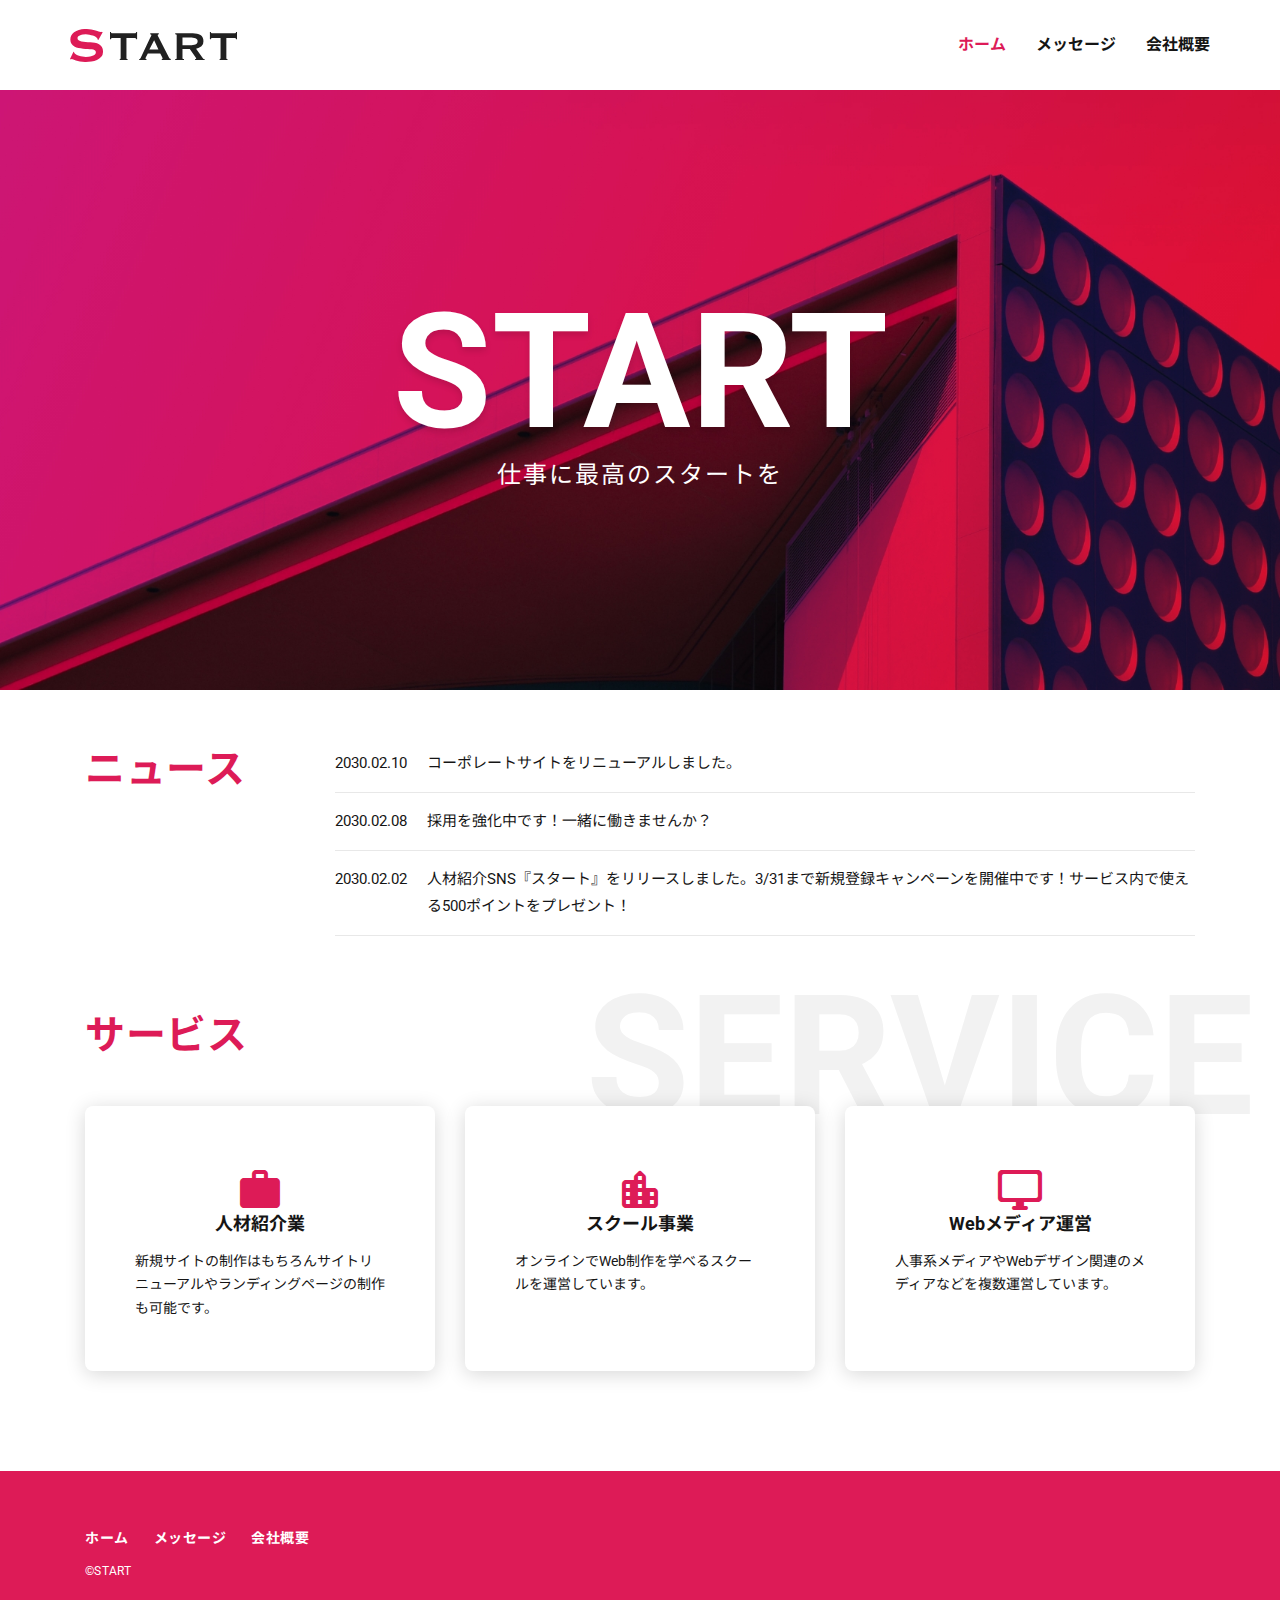
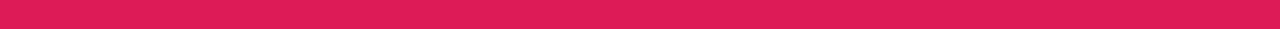
==== commit 64bc547b: "下層ページ：会社概要完成して全体完成" ====
--- a/index.html
+++ b/index.html
@@ -23,21 +23,20 @@
 <!-- ヘッダー -->
     <header>
         <div class="header-logo">
-            <a href=".">
+            <a href="index.html">
             <img src="img/logo.svg" alt="start">
             </a>
         </div>
         <div class="header-nav">
             <nav class="gnav">
                 <ul class="gnav-list">
-                    <li class="gnav-item"><a class="header-item gnav-home" href=".">ホーム</a></li>
-                    <li class="gnav-item"><a class="header-item" href="sample/message.html">メッセージ</a></li>
-                    <li class="gnav-item"><a class="header-item" href="sample/company.html">会社概要</a></li>
+                    <li class="gnav-item"><a class="gnav-link gnav-link-active" href="index.html">ホーム</a></li>
+                    <li class="gnav-item"><a class="gnav-link" href="message2.html">メッセージ</a></li>
+                    <li class="gnav-item"><a class="gnav-link" href="company2.html">会社概要</a></li>
                 </ul>
             </nav>
         </div>
     </header>
-<!-- ヘッダー -->
 
 <!-- メインビジュアル -->
     <main>
@@ -45,7 +44,6 @@
             <h1 class="main-visual-title">START</h1>
             <div class="main-visual-subtitle">仕事に最高のスタートを</div>
         </div>
-<!-- メインビジュアル -->
 
         <div class="content">
 
@@ -93,7 +91,6 @@
                     </div>
                 </div>
             </section>
-<!-- ニュース -->
 
 <!-- サービス -->
             <section class="service">
@@ -149,20 +146,19 @@
             </section>
         </div>
     </main>
-<!-- サービス -->
 
 <!-- フッター -->
     <footer>
         <div class="container">
             <nav class="footer-nav">
                 <ul class="footer-nav-list">
-                    <li class="footer-nav-item"><a class="footer-nav-link" href=".">ホーム</a></li>
-                    <li class="footer-nav-item"><a class="footer-nav-link" href="message.html">メッセージ</a></li>
-                    <li class="footer-nav-item"><a class="footer-nav-link" href="company.html">会社概要</a></li>
+                    <li class="footer-nav-item"><a class="footer-nav-link" href="index.html">ホーム</a></li>
+                    <li class="footer-nav-item"><a class="footer-nav-link" href="message2.html">メッセージ</a></li>
+                    <li class="footer-nav-item"><a class="footer-nav-link" href="company2.html">会社概要</a></li>
                 </ul>
             </nav>
             <div class="footer-copyright">&copy;START</div>
         </div>
     </footer>
 </body>
-<!-- フッター -->
+
--- a/start2.css
+++ b/start2.css
@@ -3,7 +3,7 @@
 /* 全体 */
 body {
     font-family: "Roboto", "Noto Sans JP", Arial, "Hiragino Kaku Gothic ProN",
-      "Hiragino Sans", Meiryo, sans-serif;
+    "Hiragino Sans", Meiryo, sans-serif;
     font-size: 16px;
     color: #151515;
 }
@@ -32,12 +32,13 @@
     row-gap: 80px;
 }
 
+/* 見出し */
 .heading-title {
     font-size: 40px;
     font-weight: bold;
     color: #DD1B57;
     line-height: 1;
-    letter-spacing: 0.05em;
+    letter-spacing: 0.5px;
 }
 
 /* ヘッダー */
@@ -48,16 +49,28 @@
     height: 90px;
     padding: 30px 70px;
 }
+
 .header-logo{
     line-height: 1;
 }
 
+/* グローバルナビ */
 .gnav-list {
     display: flex;
     align-items: center;
     justify-content: center;
     column-gap: 30px;
-}
+    font-weight: bold;
+}
+
+.gnav-link:hover {
+    color: #DD1B57;
+}
+
+.gnav-link-active {
+    color: #DD1B57;
+}
+
 
 /* メインビジュアル */
 .main-visual {
@@ -69,21 +82,21 @@
     height: 600px;
     background-size: cover;
     color: #fff;
-    text-align: center;
+    background-position: center;
 }
 
 .main-visual-title {
     font-size: 160px;
-  font-weight: bold;
-  line-height: 1;
-  text-shadow: 0 4px 6px #00000020;
-  margin-bottom: 10px;
+font-weight: bold;
+line-height: 1;
+text-shadow: 0 4px 6px #00000020;
+margin-bottom: 10px;
 }
 
 .main-visual-subtitle {
     font-size: 24px;
-  line-height: 1;
-  letter-spacing: 1px;
+line-height: 1;
+letter-spacing: 2px;
 }
 
 /* ニュース */
@@ -130,12 +143,13 @@
 }
 
 .service-absolute {
+    display: block;
     font-size: 168px;
     font-weight: bold;
     color: #F2F2F2;
     position: absolute;
     top: 960px;
-    right: 150px;
+    right: 2%;
     z-index: -1;
 }
 
@@ -195,9 +209,137 @@
     font-size: 14px;
     font-weight: bold;
     line-height: 1;
-    letter-spacing: 0.1px;
+    letter-spacing: 0.5px;
 }
 
 .footer-copyright {
     font-size: 12px;
-}
+    letter-spacing: 0.3px;
+}
+
+/* 下層ページ：メッセージ */
+.messagepage-mainvisual{
+    display: flex;
+    align-items: center;
+    justify-content: center;
+    height: 190px;
+    background-image: url(img/pc_header.jpg);
+    background-position: center;
+}
+
+.messagepage-title {
+    font-size: 40px;
+    font-weight: bold;
+    line-height: 1;
+    letter-spacing: 0.1em;
+    color: #fff;
+}
+
+.message {
+    max-width: 850px;
+    margin: 0 auto;
+}
+
+.message-title {
+    font-size: 40px;
+    font-weight: bold;
+    line-height: 1.5;
+    letter-spacing: 0.5px;
+    color: #DD1B57;
+    text-align: center;
+    margin-bottom: 20px;
+}
+
+.message-subtitle{
+    font-size: 18px;
+    line-height: 1.6;
+    letter-spacing: 0.5px;
+    text-align: center;
+    margin-bottom: 40px;
+}
+
+.message-image {
+    width: 100px;
+    margin: 0 25px 15px 0;
+    float: left;
+}
+
+.message-image-icon {
+    width: 100px;
+    height: 100px;
+    border-radius: 50%;
+}
+
+.ceo-message-text {
+    line-height: 1.6;
+    letter-spacing: 0.5px;
+}
+.ceo-message-text a {
+    color: #349bf4;
+}
+
+.office-img {
+    width: 1100px;
+    height: 400px;
+}
+
+/* 下層ページ：会社概要 */
+.companypage-mainvisual{
+    display: flex;
+    align-items: center;
+    justify-content: center;
+    height: 190px;
+    background-image: url(img/pc_header.jpg);
+    background-position: center;
+}
+
+.companypage-title {
+    font-size: 40px;
+    font-weight: bold;
+    line-height: 1;
+    letter-spacing: 4px;
+    color: #fff;
+}
+
+.company-info-table {
+    margin-bottom: 50px
+}
+
+.table-type01 {
+    width: 100%;
+    font-size: 15px;
+    border-collapse: collapse;
+    border-spacing: 0;
+}
+
+.table-type01 tr {
+    border-bottom: solid 1px #ddd;
+}
+
+.table-type01 th {
+    width: 20%;
+    padding: 30px;
+    text-align: left;
+}
+
+.table-type01 td {
+    text-align: left;
+    padding: 30px;
+}
+
+.company-info-map iframe {
+    width: 100%;
+    height: 400px;
+}
+
+.company-info-link {
+    font-size: 14px;
+    text-align: right;
+    margin-top: 20px;
+}
+
+.company-info-link-text {
+    color: #349bf4;
+    text-decoration: underline;
+}
+
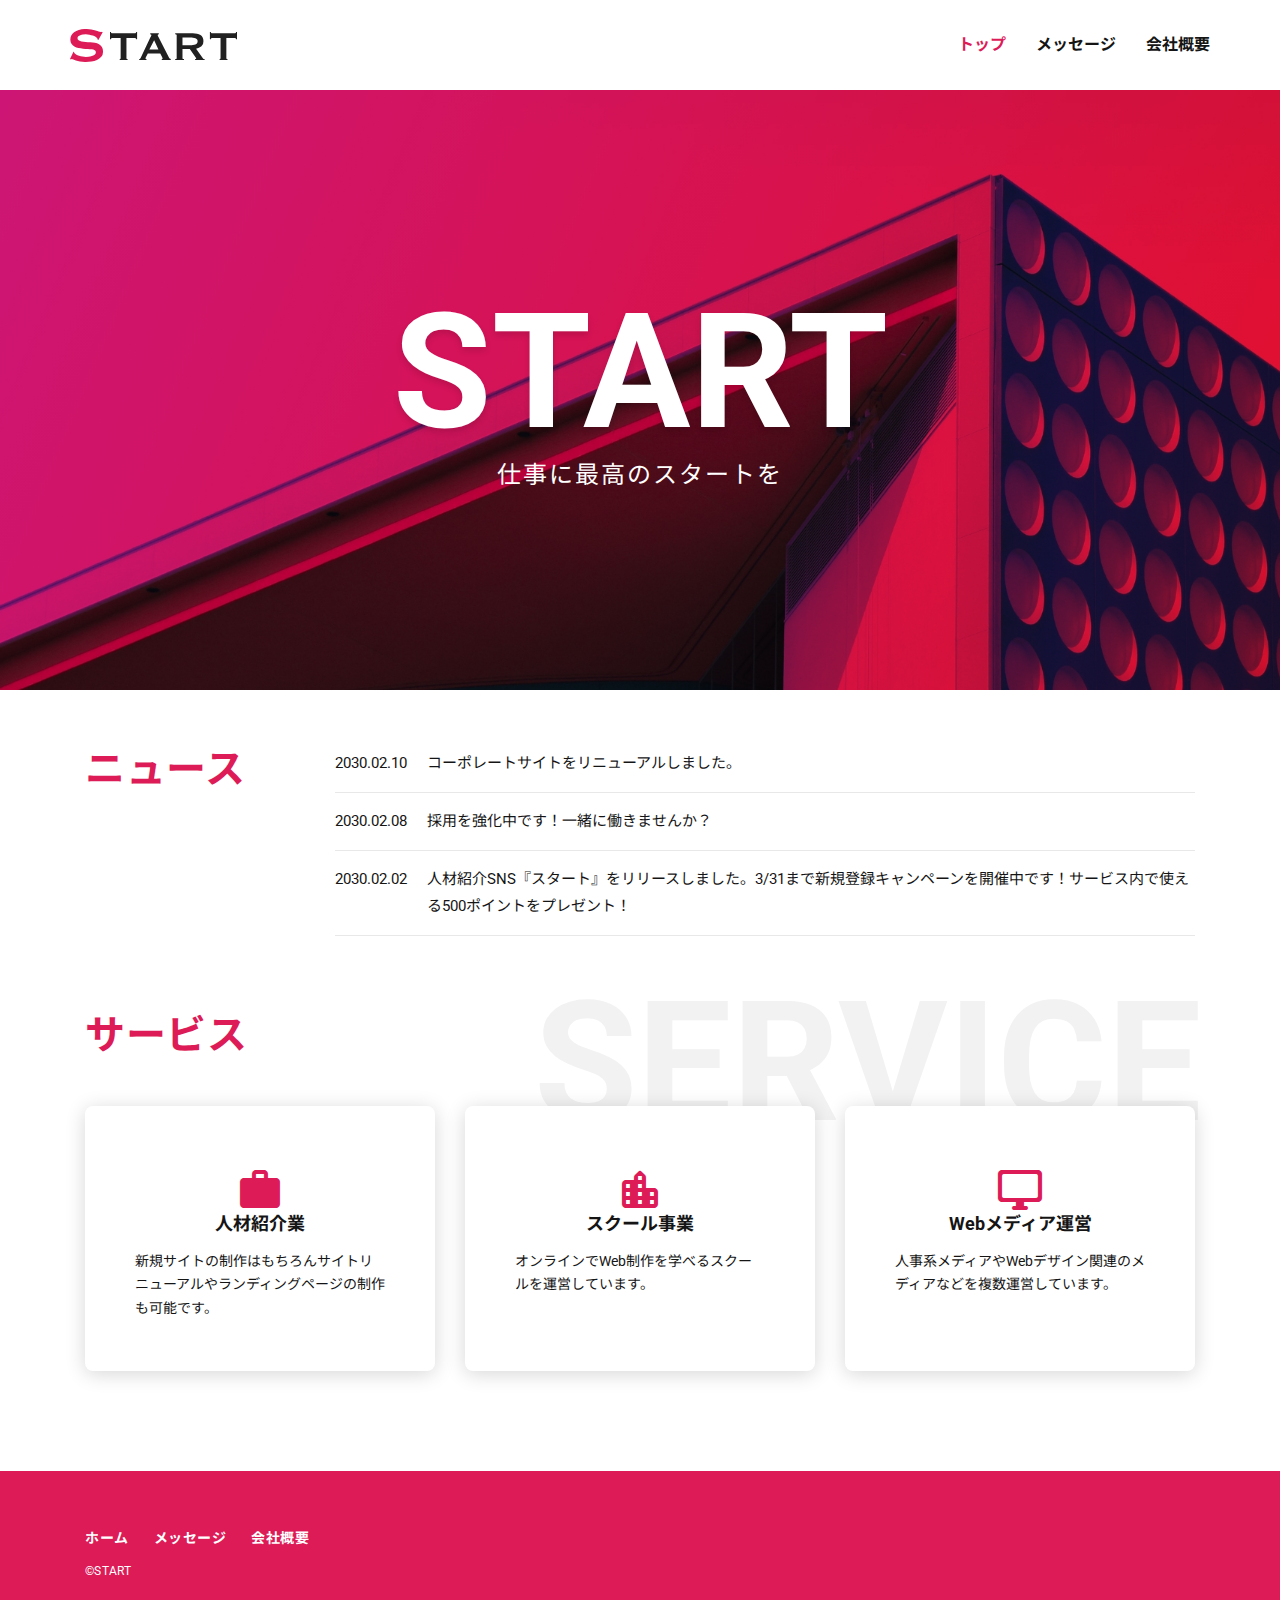
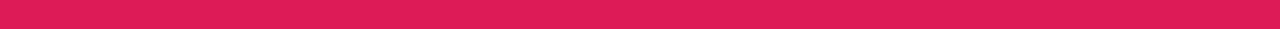
==== commit 550522d1: "ホームからトップに変更" ====
--- a/index.html
+++ b/index.html
@@ -30,7 +30,7 @@
         <div class="header-nav">
             <nav class="gnav">
                 <ul class="gnav-list">
-                    <li class="gnav-item"><a class="gnav-link gnav-link-active" href="index.html">ホーム</a></li>
+                    <li class="gnav-item"><a class="gnav-link gnav-link-active" href="index.html">トップ</a></li>
                     <li class="gnav-item"><a class="gnav-link" href="message2.html">メッセージ</a></li>
                     <li class="gnav-item"><a class="gnav-link" href="company2.html">会社概要</a></li>
                 </ul>
--- a/start2.css
+++ b/start2.css
@@ -24,6 +24,7 @@
     max-width: 1170px;
     margin: 0 auto;
     padding: 0 30px;
+    position: relative;
 }
 
 .content {
@@ -148,7 +149,7 @@
     font-weight: bold;
     color: #F2F2F2;
     position: absolute;
-    top: 960px;
+    top: -50px;
     right: 2%;
     z-index: -1;
 }
